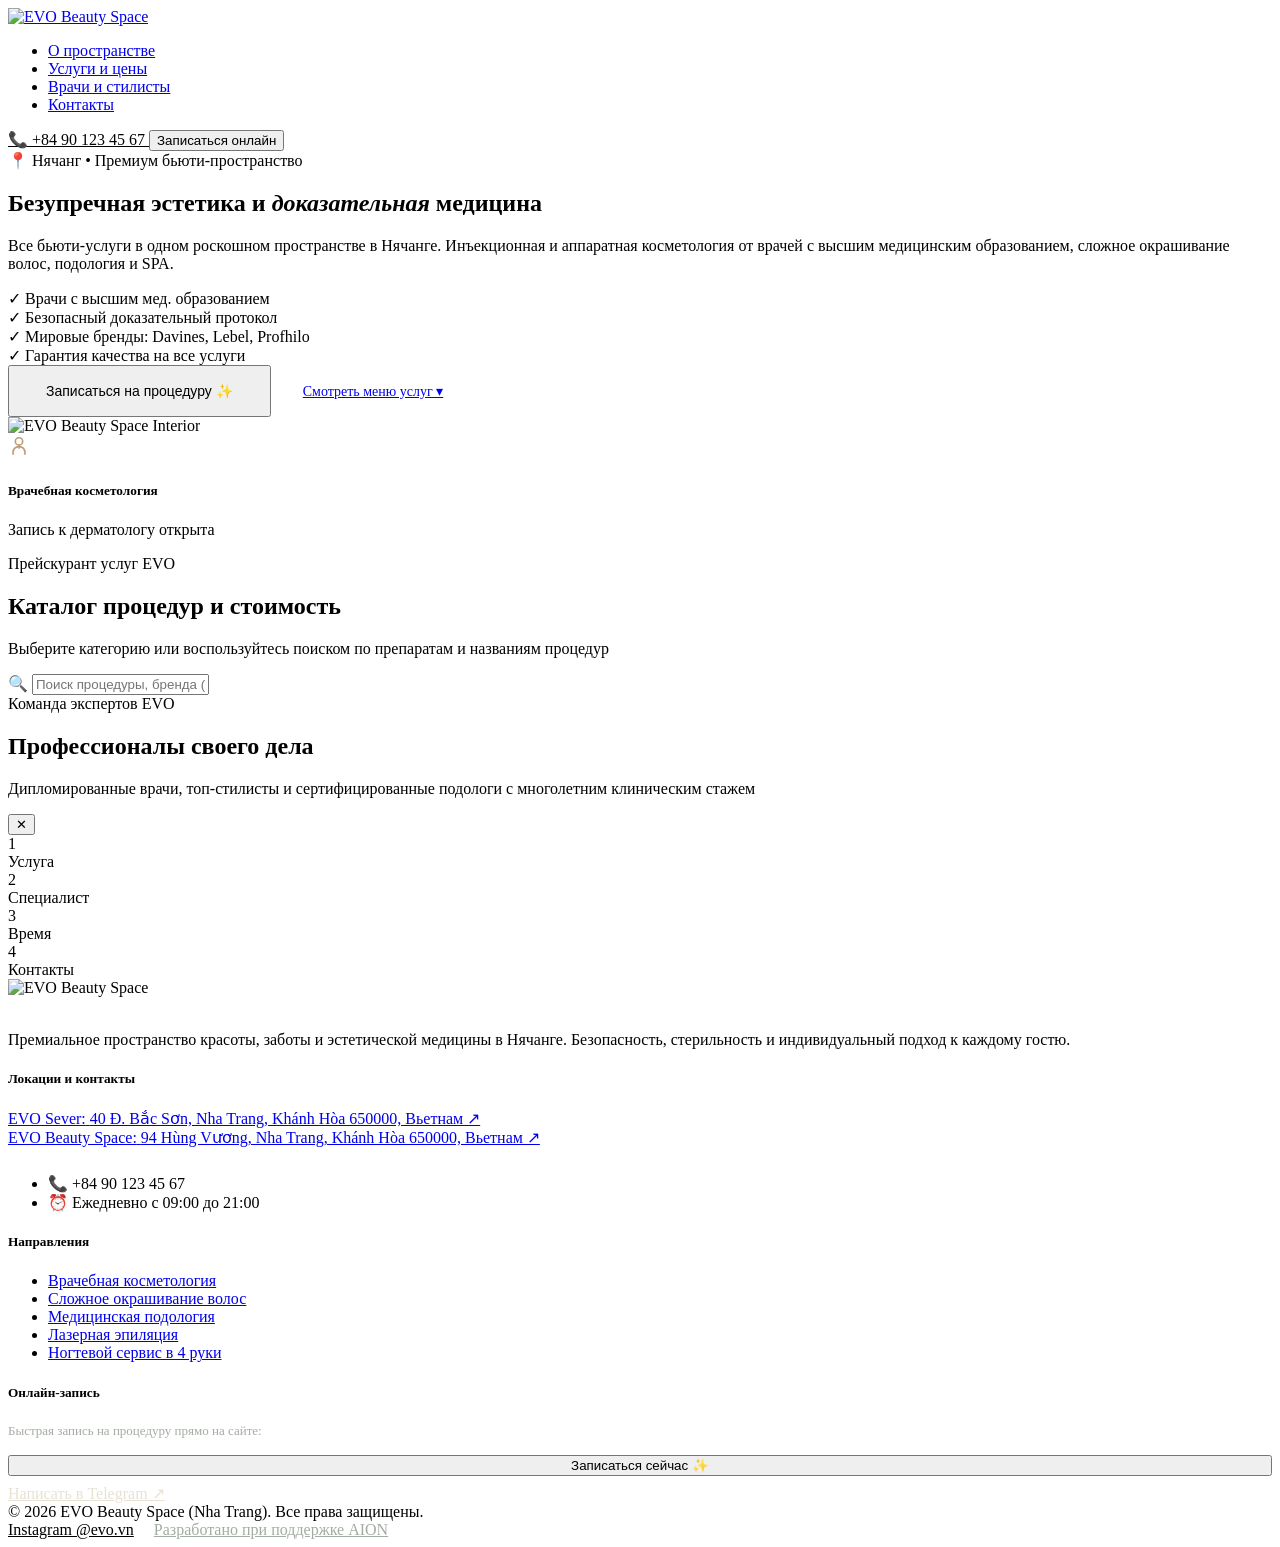
==== index.html @ 3d1f0d21 "Upload index.html" ====
<!DOCTYPE html>
<html lang="ru">
<head>
  <meta charset="UTF-8">
  <meta name="viewport" content="width=device-width, initial-scale=1.0">
  <title>EVO Beauty Space | Премиальное бьюти-пространство и врачебная косметология в Нячанге</title>
  <meta name="description" content="EVO Beauty Space в Нячанге. Все бьюти-услуги в одном месте. Врачи с высшим мед. образованием, безопасный доказательный подход, гарантия на все услуги.">
  <link rel="stylesheet" href="css/style.css">
  <link rel="icon" type="image/svg+xml" href="assets/favicon.svg">
</head>
<body>

  <!-- Top Navigation Bar -->
  <header class="header">
    <div class="container header-inner">
      <!-- Brand Logo -->
      <a href="index.html" class="logo-wrap" title="EVO Beauty Space">
        <img src="assets/logo.png" alt="EVO Beauty Space" class="brand-logo-img">
      </a>

      <!-- Desktop Menu -->
      <nav>
        <ul class="nav-links">
          <li><a href="#about" class="nav-link">О пространстве</a></li>
          <li><a href="#services" class="nav-link">Услуги и цены</a></li>
          <li><a href="#team" class="nav-link">Врачи и стилисты</a></li>
          <li><a href="#contacts" class="nav-link">Контакты</a></li>
        </ul>
      </nav>

      <!-- Action Group -->
      <div class="header-actions">
        <a href="tel:+84901234567" class="btn-admin-pill" style="border-color: var(--color-border); color: var(--color-text-main);">
          <span>📞</span> +84 90 123 45 67
        </a>
        <button class="btn btn-primary" onclick="window.bookingEngine.open()">
          Записаться онлайн
        </button>
      </div>
    </div>
  </header>

  <!-- Hero Section -->
  <section class="hero" id="about">
    <div class="container hero-grid">
      <div class="hero-content">
        <div class="hero-tagline">
          <span>📍 Нячанг • Премиум бьюти-пространство</span>
        </div>
        <h1 class="hero-title">
          Безупречная эстетика и <em>доказательная</em> медицина
        </h1>
        <p class="hero-desc">
          Все бьюти-услуги в одном роскошном пространстве в Нячанге. Инъекционная и аппаратная косметология от врачей с высшим медицинским образованием, сложное окрашивание волос, подология и SPA.
        </p>

        <div class="hero-highlights">
          <div class="highlight-item">
            <span class="highlight-icon">✓</span>
            <span>Врачи с высшим мед. образованием</span>
          </div>
          <div class="highlight-item">
            <span class="highlight-icon">✓</span>
            <span>Безопасный доказательный протокол</span>
          </div>
          <div class="highlight-item">
            <span class="highlight-icon">✓</span>
            <span>Мировые бренды: Davines, Lebel, Profhilo</span>
          </div>
          <div class="highlight-item">
            <span class="highlight-icon">✓</span>
            <span>Гарантия качества на все услуги</span>
          </div>
        </div>

        <div class="hero-cta-group">
          <button class="btn btn-gold" data-action="book-general" style="padding: 16px 36px; font-size: 14px;">
            Записаться на процедуру ✨
          </button>
          <a href="#services" class="btn btn-outline" style="padding: 16px 28px; font-size: 14px;">
            Смотреть меню услуг ▾
          </a>
        </div>
      </div>

      <div class="hero-visual">
        <div class="hero-card-main">
          <img src="https://images.unsplash.com/photo-1560066984-138dadb4c035?auto=format&fit=crop&w=1000&q=80" alt="EVO Beauty Space Interior">
        </div>
        <div class="hero-badge-float" onclick="const tab = document.querySelector('[data-cat=med-cosmetology]'); if(tab) tab.click(); document.getElementById('services').scrollIntoView({behavior: 'smooth'});" style="cursor: pointer;" title="Смотреть процедуры врачебной косметологии">
          <div class="badge-float-avatar-wrap">
            <svg class="badge-float-icon" width="22" height="22" viewBox="0 0 24 24" fill="none" xmlns="http://www.w3.org/2000/svg">
              <circle cx="12" cy="7" r="4" stroke="#C29B78" stroke-width="1.8" />
              <path d="M5.5 21v-2a6.5 6.5 0 0 1 13 0v2" stroke="#C29B78" stroke-width="1.8" stroke-linecap="round" />
              <path d="M12 11v3.5M10.25 12.75h3.5" stroke="#C29B78" stroke-width="1.6" stroke-linecap="round" />
            </svg>
            <span class="badge-status-dot" title="Приём открыт"></span>
          </div>
          <div class="badge-float-text">
            <h5>Врачебная косметология</h5>
            <p>Запись к дерматологу открыта</p>
          </div>
        </div>
      </div>
    </div>
  </section>

  <!-- Interactive Catalog Section -->
  <section class="catalog-section" id="services">
    <div class="container">
      <div class="section-head">
        <div class="section-sub">Прейскурант услуг EVO</div>
        <h2 class="section-title">Каталог процедур и стоимость</h2>
        <p class="section-desc">Выберите категорию или воспользуйтесь поиском по препаратам и названиям процедур</p>
      </div>

      <!-- Filter & Search Toolbar -->
      <div class="filter-toolbar">
        <div class="search-wrap">
          <span class="search-icon">🔍</span>
          <input type="text" id="serviceSearchInput" class="search-input" placeholder="Поиск процедуры, бренда (напр. Profhilo, Стрижка, Педикюр)...">
        </div>

        <!-- Horizontal Category Pills -->
        <div class="category-tabs" id="categoryTabs">
          <!-- Injected via JS -->
        </div>
      </div>

      <!-- Live Services Grid -->
      <div class="services-grid" id="servicesGrid">
        <!-- Injected via JS -->
      </div>
    </div>
  </section>

  <!-- Team / Specialists Section -->
  <section class="team-section" id="team">
    <div class="container">
      <div class="section-head">
        <div class="section-sub">Команда экспертов EVO</div>
        <h2 class="section-title">Профессионалы своего дела</h2>
        <p class="section-desc">Дипломированные врачи, топ-стилисты и сертифицированные подологи с многолетним клиническим стажем</p>
      </div>

      <div class="specialists-grid" id="specialistsGrid">
        <!-- Injected via JS -->
      </div>
    </div>
  </section>

  <!-- Online Booking Modal Dialog -->
  <div class="modal-overlay" id="bookingModalOverlay">
    <div class="booking-modal">
      <button class="modal-close" id="bookingModalClose" aria-label="Закрыть">✕</button>

      <!-- Steps Indicator -->
      <div class="booking-steps-bar">
        <div class="step-indicator active">
          <div class="step-dot">1</div>
          <span class="step-label">Услуга</span>
        </div>
        <div class="step-indicator">
          <div class="step-dot">2</div>
          <span class="step-label">Специалист</span>
        </div>
        <div class="step-indicator">
          <div class="step-dot">3</div>
          <span class="step-label">Время</span>
        </div>
        <div class="step-indicator">
          <div class="step-dot">4</div>
          <span class="step-label">Контакты</span>
        </div>
      </div>

      <!-- Step Content Dynamic Area -->
      <div id="bookingStepsContent">
        <!-- Injected dynamically via booking.js -->
      </div>
    </div>
  </div>

  <!-- Footer -->
  <footer class="footer" id="contacts">
    <div class="container">
      <div class="footer-grid">
        <div class="footer-brand">
          <img src="assets/logo.png" alt="EVO Beauty Space" style="height: 54px; width: auto; margin-bottom: 18px; filter: drop-shadow(0 0 1px rgba(255,255,255,0.6));">
          <p class="footer-desc">
            Премиальное пространство красоты, заботы и эстетической медицины в Нячанге. Безопасность, стерильность и индивидуальный подход к каждому гостю.
          </p>
        </div>

        <div class="footer-col">
          <h5>Локации и контакты</h5>
          
          <div class="footer-branch-item">
            <a href="https://maps.app.goo.gl/AYJSN5MHKQJqHgV26" target="_blank" rel="noopener noreferrer" class="footer-address-link" title="Открыть филиал EVO Sever на Google Картах">
              <span class="branch-name">EVO Sever:</span>
              <span class="branch-address">40 Đ. Bắc Sơn, Nha Trang, Khánh Hòa 650000, Вьетнам ↗</span>
            </a>
          </div>

          <div class="footer-branch-item">
            <a href="https://maps.app.goo.gl/GeMZXYFnTMcveymM9" target="_blank" rel="noopener noreferrer" class="footer-address-link" title="Открыть филиал EVO Beauty Space на Google Картах">
              <span class="branch-name">EVO Beauty Space:</span>
              <span class="branch-address">94 Hùng Vương, Nha Trang, Khánh Hòa 650000, Вьетнам ↗</span>
            </a>
          </div>

          <ul class="footer-links" style="margin-top: 14px; padding-top: 12px; border-top: 1px solid rgba(255, 255, 255, 0.08);">
            <li class="footer-link">📞 <a href="tel:+84901234567" style="color: inherit; text-decoration: none;">+84 90 123 45 67</a></li>
            <li class="footer-link">⏰ Ежедневно с 09:00 до 21:00</li>
          </ul>
        </div>

        <div class="footer-col">
          <h5>Направления</h5>
          <ul class="footer-links">
            <li><a href="#services" class="footer-link">Врачебная косметология</a></li>
            <li><a href="#services" class="footer-link">Сложное окрашивание волос</a></li>
            <li><a href="#services" class="footer-link">Медицинская подология</a></li>
            <li><a href="#services" class="footer-link">Лазерная эпиляция</a></li>
            <li><a href="#services" class="footer-link">Ногтевой сервис в 4 руки</a></li>
          </ul>
        </div>

        <div class="footer-col">
          <h5>Онлайн-запись</h5>
          <p style="font-size: 13px; color: #A3ACA2; margin-bottom: 16px;">
            Быстрая запись на процедуру прямо на сайте:
          </p>
          <div style="display: flex; flex-direction: column; gap: 8px;">
            <button class="btn btn-gold" onclick="window.bookingEngine.open()" style="width: 100%;">
              Записаться сейчас ✨
            </button>
            <a href="https://t.me/polinaleskk" target="_blank" class="btn btn-outline" style="border-color: #556253; color: #E8E2D5; width: 100%;">
              Написать в Telegram ↗
            </a>
          </div>
        </div>
      </div>

      <div class="footer-bottom">
        <div>© 2026 EVO Beauty Space (Nha Trang). Все права защищены.</div>
        <div style="display: flex; gap: 20px;">
          <a href="https://instagram.com/evo.vn" target="_blank" style="color: var(--color-accent-gold);">Instagram @evo.vn</a>
          <a href="https://t.me/AIONTravelBot/app?startapp=ref_COX2XQLL" target="_blank" style="color: #A3ACA2;">Разработано при поддержке AION</a>
        </div>
      </div>
    </div>
  </footer>

  <!-- Scripts -->
  <script src="js/data.js"></script>
  <script src="js/booking.js"></script>
  <script src="js/app.js"></script>
</body>
</html>
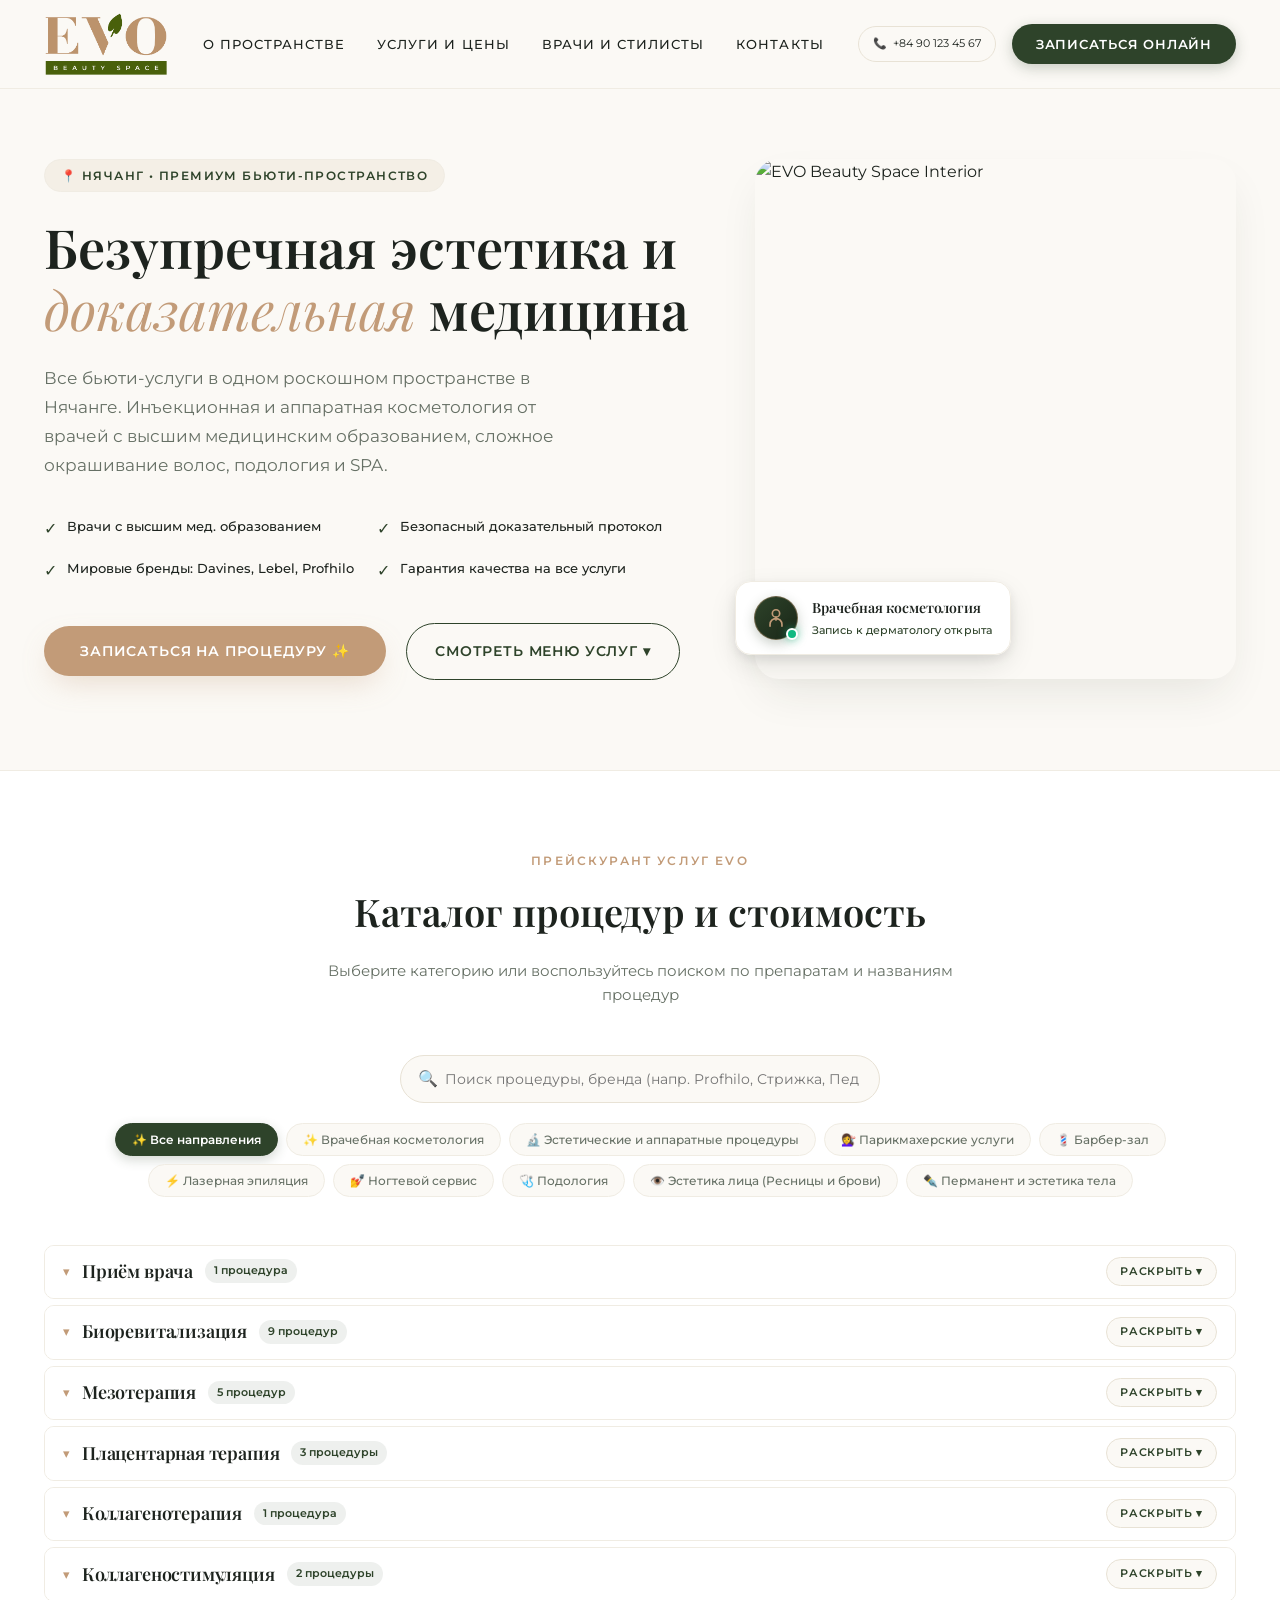
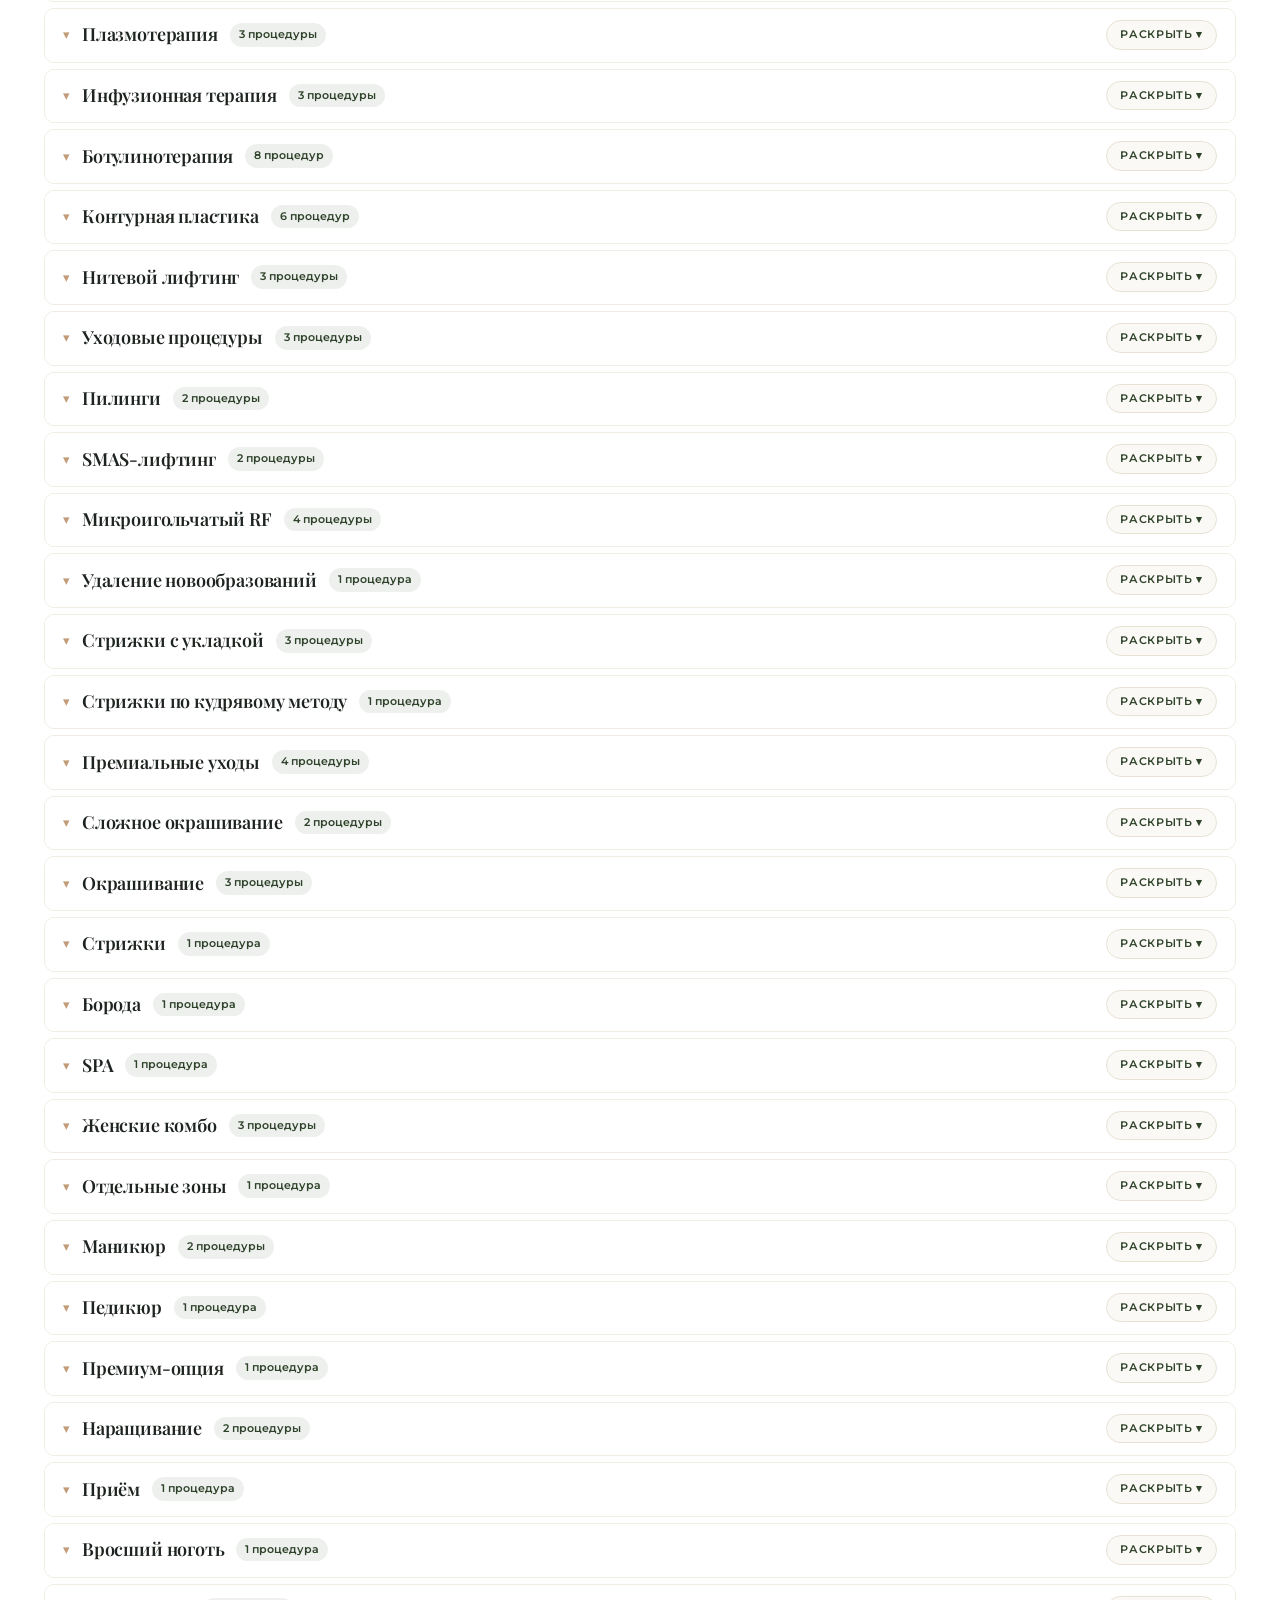
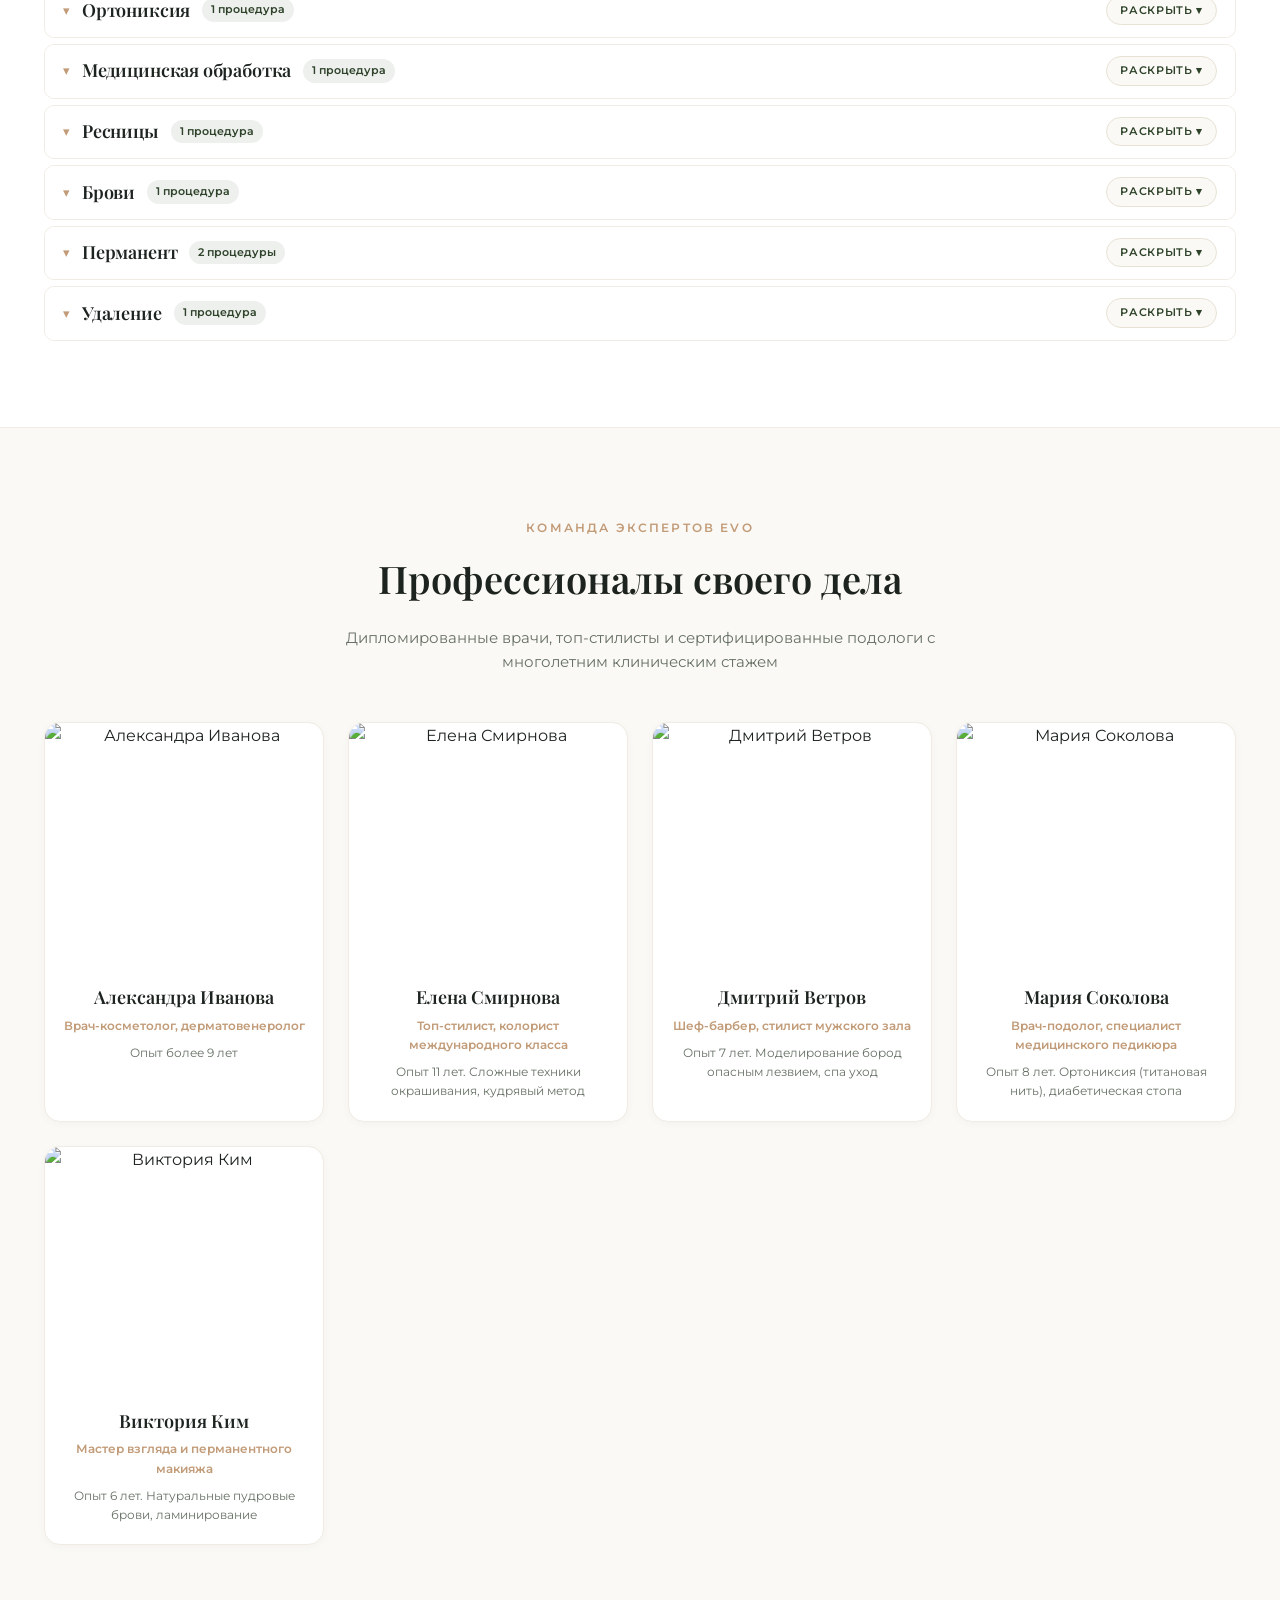
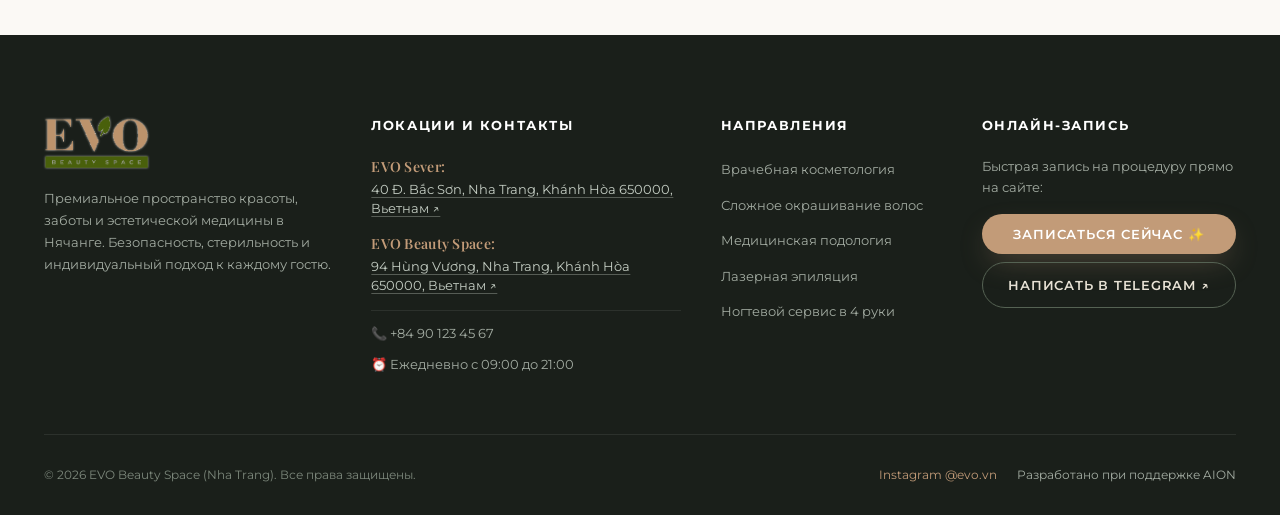
==== commit b21bd6e1: "Upload index.html" ====
--- a/index.html
+++ b/index.html
@@ -3,9 +3,12 @@
 <head>
   <meta charset="UTF-8">
   <meta name="viewport" content="width=device-width, initial-scale=1.0">
+  <meta http-equiv="Cache-Control" content="no-cache, no-store, must-revalidate">
+  <meta http-equiv="Pragma" content="no-cache">
+  <meta http-equiv="Expires" content="0">
   <title>EVO Beauty Space | Премиальное бьюти-пространство и врачебная косметология в Нячанге</title>
   <meta name="description" content="EVO Beauty Space в Нячанге. Все бьюти-услуги в одном месте. Врачи с высшим мед. образованием, безопасный доказательный подход, гарантия на все услуги.">
-  <link rel="stylesheet" href="css/style.css">
+  <link rel="stylesheet" href="css/style.css?v=2.8">
   <link rel="icon" type="image/svg+xml" href="assets/favicon.svg">
 </head>
 <body>
@@ -253,8 +256,8 @@
   </footer>
 
   <!-- Scripts -->
-  <script src="js/data.js"></script>
-  <script src="js/booking.js"></script>
-  <script src="js/app.js"></script>
+  <script src="js/data.js?v=2.8"></script>
+  <script src="js/booking.js?v=2.8"></script>
+  <script src="js/app.js?v=2.8"></script>
 </body>
 </html>
--- a/css/style.css
+++ b/css/style.css
@@ -0,0 +1,2091 @@
+@charset "UTF-8";
+@import url('https://fonts.googleapis.com/css2?family=Cormorant+Garamond:ital,wght@0,400;0,600;0,700;1,400&family=Montserrat:wght@300;400;500;600;700&family=Playfair+Display:ital,wght@0,500;0,600;0,700;1,400&display=swap');
+
+:root {
+  /* Brand Palette from EVO Instagram */
+  --color-bg: #FBF9F5;
+  --color-bg-card: #FFFFFF;
+  --color-bg-subtle: #F4EFE6;
+  --color-bg-dark: #1A1F1A;
+  
+  --color-primary: #2E432A;        /* Deep Forest Eucalyptus */
+  --color-primary-light: #4A6346;
+  --color-primary-soft: rgba(46, 67, 42, 0.08);
+  
+  --color-accent-gold: #C29B78;   /* Sand Champagne Gold */
+  --color-accent-gold-soft: rgba(194, 155, 120, 0.15);
+  --color-accent-gold-hover: #AF8864;
+  
+  --color-burgundy: #6B1D25;      /* Event / Club Wine Accent */
+  --color-burgundy-soft: rgba(107, 29, 37, 0.08);
+  
+  --color-text-main: #1D231E;
+  --color-text-muted: #667065;
+  --color-text-light: #A3ACA2;
+  
+  --color-border: #E8E2D5;
+  --color-border-light: #F0ECE3;
+  
+  --shadow-sm: 0 2px 8px rgba(0, 0, 0, 0.03);
+  --shadow-md: 0 10px 30px -5px rgba(35, 45, 33, 0.06);
+  --shadow-lg: 0 20px 45px -10px rgba(35, 45, 33, 0.10);
+  --shadow-gold: 0 12px 30px -8px rgba(194, 155, 120, 0.35);
+  
+  --radius-sm: 8px;
+  --radius-md: 16px;
+  --radius-lg: 24px;
+  --radius-pill: 9999px;
+  
+  --font-serif: 'Playfair Display', 'Cormorant Garamond', Georgia, serif;
+  --font-sans: 'Montserrat', -apple-system, BlinkMacSystemFont, 'Segoe UI', Roboto, sans-serif;
+  
+  --transition-fast: 0.2s cubic-bezier(0.16, 1, 0.3, 1);
+  --transition-smooth: 0.35s cubic-bezier(0.16, 1, 0.3, 1);
+}
+
+/* Reset & Base */
+*, *::before, *::after {
+  box-sizing: border-box;
+  margin: 0;
+  padding: 0;
+}
+
+html {
+  scroll-behavior: smooth;
+  font-size: 16px;
+  -webkit-font-smoothing: antialiased;
+  -moz-osx-font-smoothing: grayscale;
+}
+
+body {
+  font-family: var(--font-sans);
+  background-color: var(--color-bg);
+  color: var(--color-text-main);
+  line-height: 1.6;
+  overflow-x: hidden;
+}
+
+img {
+  max-width: 100%;
+  height: auto;
+  display: block;
+}
+
+a {
+  color: inherit;
+  text-decoration: none;
+  transition: var(--transition-fast);
+}
+
+button {
+  font-family: inherit;
+  cursor: pointer;
+  border: none;
+  background: none;
+  transition: var(--transition-smooth);
+}
+
+/* Hide intrusive third-party floating buttons (Altegio round widget button) */
+#yc_widget, .yc-widget, .yc-btn, [id*="yclients"], [class*="yclients"], [id*="alteg"], [class*="alteg-btn"] {
+  display: none !important;
+  visibility: hidden !important;
+  opacity: 0 !important;
+  pointer-events: none !important;
+}
+
+/* Typography Utilities */
+.font-serif { font-family: var(--font-serif); }
+.font-sans { font-family: var(--font-sans); }
+
+.text-gold { color: var(--color-accent-gold); }
+.text-primary { color: var(--color-primary); }
+.text-muted { color: var(--color-text-muted); }
+
+/* Layout Container */
+.container {
+  width: 100%;
+  max-width: 1240px;
+  margin: 0 auto;
+  padding: 0 24px;
+}
+
+/* Header & Navigation */
+.header {
+  position: sticky;
+  top: 0;
+  z-index: 100;
+  background: rgba(251, 249, 245, 0.88);
+  backdrop-filter: blur(16px);
+  -webkit-backdrop-filter: blur(16px);
+  border-bottom: 1px solid var(--color-border-light);
+  transition: var(--transition-smooth);
+}
+
+.header-inner {
+  display: flex;
+  align-items: center;
+  justify-content: space-between;
+  height: 88px;
+}
+
+.logo-wrap {
+  display: flex;
+  align-items: center;
+  gap: 12px;
+}
+
+.brand-logo-img {
+  height: 64px;
+  width: auto;
+  object-fit: contain;
+  transition: transform 0.3s ease;
+}
+
+.brand-logo-img:hover {
+  transform: scale(1.02);
+}
+
+.nav-links {
+  display: flex;
+  align-items: center;
+  gap: 32px;
+  list-style: none;
+}
+
+.nav-link {
+  font-size: 13px;
+  font-weight: 500;
+  letter-spacing: 0.08em;
+  text-transform: uppercase;
+  color: var(--color-text-main);
+  position: relative;
+  padding: 4px 0;
+}
+
+.nav-link::after {
+  content: '';
+  position: absolute;
+  bottom: 0;
+  left: 0;
+  width: 0%;
+  height: 1.5px;
+  background: var(--color-accent-gold);
+  transition: var(--transition-fast);
+}
+
+.nav-link:hover {
+  color: var(--color-accent-gold);
+}
+
+.nav-link:hover::after {
+  width: 100%;
+}
+
+.header-actions {
+  display: flex;
+  align-items: center;
+  gap: 16px;
+}
+
+.btn {
+  display: inline-flex;
+  align-items: center;
+  justify-content: center;
+  gap: 8px;
+  padding: 12px 24px;
+  border-radius: var(--radius-pill);
+  font-size: 13px;
+  font-weight: 600;
+  letter-spacing: 0.06em;
+  text-transform: uppercase;
+  transition: var(--transition-smooth);
+}
+
+.btn-primary {
+  background: var(--color-primary);
+  color: #FFFFFF;
+  box-shadow: 0 4px 14px rgba(46, 67, 42, 0.25);
+}
+
+.btn-primary:hover {
+  background: var(--color-primary-light);
+  transform: translateY(-2px);
+  box-shadow: 0 6px 20px rgba(46, 67, 42, 0.35);
+}
+
+.btn-gold {
+  background: var(--color-accent-gold);
+  color: #FFFFFF;
+  box-shadow: var(--shadow-gold);
+}
+
+.btn-gold:hover {
+  background: var(--color-accent-gold-hover);
+  transform: translateY(-2px);
+}
+
+.btn-outline {
+  border: 1px solid var(--color-primary);
+  color: var(--color-primary);
+}
+
+.btn-outline:hover {
+  background: var(--color-primary-soft);
+}
+
+.btn-admin-pill {
+  font-size: 11px;
+  padding: 8px 14px;
+  border: 1px solid var(--color-border);
+  color: var(--color-text-muted);
+  border-radius: var(--radius-pill);
+  display: flex;
+  align-items: center;
+  gap: 6px;
+}
+
+.btn-admin-pill:hover {
+  border-color: var(--color-primary);
+  color: var(--color-primary);
+  background: var(--color-bg-card);
+}
+
+/* Hero Section */
+.hero {
+  padding: 70px 0 90px;
+  position: relative;
+}
+
+.hero-grid {
+  display: grid;
+  grid-template-columns: 1.15fr 0.85fr;
+  gap: 60px;
+  align-items: center;
+}
+
+.hero-tagline {
+  display: inline-flex;
+  align-items: center;
+  gap: 8px;
+  background: var(--color-bg-subtle);
+  padding: 6px 16px;
+  border-radius: var(--radius-pill);
+  font-size: 12px;
+  font-weight: 600;
+  letter-spacing: 0.12em;
+  text-transform: uppercase;
+  color: var(--color-primary);
+  margin-bottom: 24px;
+  border: 1px solid var(--color-border-light);
+}
+
+.hero-title {
+  font-family: var(--font-serif);
+  font-size: 54px;
+  line-height: 1.15;
+  font-weight: 600;
+  color: var(--color-text-main);
+  margin-bottom: 24px;
+}
+
+.hero-title em {
+  font-style: italic;
+  font-weight: 400;
+  color: var(--color-accent-gold);
+}
+
+.hero-desc {
+  font-size: 17px;
+  color: var(--color-text-muted);
+  line-height: 1.7;
+  margin-bottom: 36px;
+  max-width: 560px;
+}
+
+.hero-highlights {
+  display: grid;
+  grid-template-columns: repeat(2, 1fr);
+  gap: 16px;
+  margin-bottom: 40px;
+}
+
+.highlight-item {
+  display: flex;
+  align-items: flex-start;
+  gap: 10px;
+  font-size: 13px;
+  color: var(--color-text-main);
+  font-weight: 500;
+}
+
+.highlight-icon {
+  color: var(--color-primary);
+  flex-shrink: 0;
+  font-size: 16px;
+}
+
+.hero-cta-group {
+  display: flex;
+  align-items: center;
+  gap: 20px;
+  flex-wrap: wrap;
+}
+
+.hero-visual {
+  position: relative;
+}
+
+.hero-card-main {
+  border-radius: var(--radius-lg);
+  overflow: hidden;
+  box-shadow: var(--shadow-lg);
+  position: relative;
+}
+
+.hero-card-main img {
+  width: 100%;
+  height: 520px;
+  object-fit: cover;
+  transition: transform 0.8s ease;
+}
+
+.hero-card-main:hover img {
+  transform: scale(1.03);
+}
+
+.hero-badge-float {
+  position: absolute;
+  bottom: 24px;
+  left: -20px;
+  background: rgba(255, 255, 255, 0.96);
+  backdrop-filter: blur(12px);
+  padding: 14px 18px;
+  border-radius: 16px;
+  box-shadow: 0 10px 30px -5px rgba(29, 35, 30, 0.15), 0 4px 12px rgba(29, 35, 30, 0.08);
+  border: 1px solid var(--color-border-light);
+  display: flex;
+  align-items: center;
+  gap: 14px;
+  transition: transform 0.3s ease, box-shadow 0.3s ease;
+}
+
+.hero-badge-float:hover {
+  transform: translateY(-3px);
+  box-shadow: 0 14px 34px -4px rgba(46, 67, 42, 0.22);
+  border-color: var(--color-accent-gold-soft);
+}
+
+.badge-float-avatar-wrap {
+  width: 44px;
+  height: 44px;
+  border-radius: 50%;
+  background: linear-gradient(135deg, #2E432A 0%, #1A2718 100%);
+  border: 1.5px solid rgba(194, 155, 120, 0.45);
+  display: flex;
+  align-items: center;
+  justify-content: center;
+  position: relative;
+  flex-shrink: 0;
+  box-shadow: 0 4px 12px rgba(46, 67, 42, 0.25);
+}
+
+.badge-status-dot {
+  position: absolute;
+  bottom: -1px;
+  right: -1px;
+  width: 12px;
+  height: 12px;
+  background: #10B981;
+  border: 2px solid #FFFFFF;
+  border-radius: 50%;
+  box-shadow: 0 0 8px rgba(16, 185, 129, 0.6);
+  animation: pulse-badge-dot 2.2s infinite ease-in-out;
+}
+
+@keyframes pulse-badge-dot {
+  0%, 100% {
+    transform: scale(1);
+    box-shadow: 0 0 0 0 rgba(16, 185, 129, 0.6);
+  }
+  50% {
+    transform: scale(1.15);
+    box-shadow: 0 0 0 5px rgba(16, 185, 129, 0);
+  }
+}
+
+.badge-float-text h5 {
+  font-family: var(--font-serif);
+  font-size: 14px;
+  font-weight: 600;
+  color: var(--color-text-main);
+  margin-bottom: 2px;
+}
+
+.badge-float-text p {
+  font-size: 11px;
+  color: var(--color-primary);
+  font-weight: 500;
+  letter-spacing: 0.01em;
+}
+
+/* Category Filter Bar */
+.catalog-section {
+  padding: 80px 0;
+  background: #FFFFFF;
+  border-top: 1px solid var(--color-border-light);
+  border-bottom: 1px solid var(--color-border-light);
+}
+
+.section-head {
+  text-align: center;
+  max-width: 680px;
+  margin: 0 auto 48px;
+}
+
+.section-sub {
+  font-size: 12px;
+  font-weight: 600;
+  letter-spacing: 0.18em;
+  text-transform: uppercase;
+  color: var(--color-accent-gold);
+  margin-bottom: 12px;
+}
+
+.section-title {
+  font-family: var(--font-serif);
+  font-size: 38px;
+  font-weight: 600;
+  color: var(--color-text-main);
+  margin-bottom: 16px;
+}
+
+.section-desc {
+  font-size: 15px;
+  color: var(--color-text-muted);
+}
+
+/* Search & Filter Toolbar */
+.filter-toolbar {
+  display: flex;
+  flex-direction: column;
+  gap: 20px;
+  margin-bottom: 36px;
+}
+
+.search-wrap {
+  position: relative;
+  max-width: 480px;
+  margin: 0 auto;
+  width: 100%;
+}
+
+.search-input {
+  width: 100%;
+  padding: 14px 20px 14px 44px;
+  background: var(--color-bg);
+  border: 1px solid var(--color-border);
+  border-radius: var(--radius-pill);
+  font-family: var(--font-sans);
+  font-size: 14px;
+  color: var(--color-text-main);
+  outline: none;
+  transition: var(--transition-fast);
+}
+
+.search-input:focus {
+  border-color: var(--color-primary);
+  background: #FFFFFF;
+  box-shadow: 0 0 0 3px var(--color-primary-soft);
+}
+
+.search-icon {
+  position: absolute;
+  left: 18px;
+  top: 50%;
+  transform: translateY(-50%);
+  color: var(--color-text-light);
+  font-size: 16px;
+}
+
+.category-tabs {
+  display: flex;
+  align-items: center;
+  justify-content: center;
+  flex-wrap: wrap;
+  gap: 8px;
+  max-width: 1100px;
+  margin: 0 auto 12px;
+}
+
+.cat-tab {
+  display: inline-flex;
+  align-items: center;
+  gap: 6px;
+  padding: 8px 16px;
+  border-radius: var(--radius-pill);
+  background: var(--color-bg);
+  color: var(--color-text-muted);
+  font-size: 12px;
+  font-weight: 500;
+  white-space: nowrap;
+  border: 1px solid var(--color-border-light);
+  transition: var(--transition-fast);
+}
+
+.cat-tab:hover {
+  background: var(--color-bg-subtle);
+  color: var(--color-text-main);
+  border-color: var(--color-border);
+}
+
+.cat-tab.active {
+  background: var(--color-primary);
+  color: #FFFFFF;
+  font-weight: 600;
+  border-color: var(--color-primary);
+  box-shadow: 0 4px 12px rgba(46, 67, 42, 0.2);
+}
+
+/* Subcategory Ultra-Compact Accordion Groups */
+.subcategory-group {
+  margin-bottom: 6px;
+  background: #FFFFFF;
+  border-radius: 10px;
+  border: 1px solid var(--color-border-light);
+  overflow: hidden;
+  transition: var(--transition-smooth);
+}
+
+.subcategory-group:hover {
+  border-color: var(--color-border);
+}
+
+.subcategory-group.open {
+  box-shadow: var(--shadow-sm);
+  border-color: var(--color-border);
+  margin-bottom: 12px;
+}
+
+.subcategory-header {
+  padding: 11px 18px;
+  background: #FFFFFF;
+  display: flex;
+  align-items: center;
+  justify-content: space-between;
+  cursor: pointer;
+  user-select: none;
+  transition: var(--transition-fast);
+  border-bottom: 1px solid transparent;
+}
+
+.subcategory-header:hover {
+  background: var(--color-bg-subtle);
+}
+
+.subcategory-group.open .subcategory-header {
+  border-bottom-color: var(--color-border-light);
+  background: #FAFAF8;
+}
+
+.subcategory-title-wrap {
+  display: flex;
+  align-items: center;
+  gap: 12px;
+}
+
+.subcategory-title {
+  font-family: var(--font-serif);
+  font-size: 18px;
+  font-weight: 600;
+  color: var(--color-text-main);
+  letter-spacing: -0.01em;
+}
+
+.subcategory-count {
+  font-size: 11px;
+  font-weight: 600;
+  color: var(--color-primary);
+  background: var(--color-primary-soft);
+  padding: 3px 9px;
+  border-radius: var(--radius-pill);
+}
+
+.subcategory-chevron {
+  font-size: 13px;
+  color: var(--color-accent-gold);
+  transition: transform 0.3s ease;
+}
+
+.subcategory-group.open .subcategory-chevron {
+  transform: rotate(180deg);
+}
+
+.btn-toggle-accordion {
+  font-family: var(--font-sans);
+  font-size: 11px;
+  font-weight: 600;
+  letter-spacing: 0.06em;
+  text-transform: uppercase;
+  color: var(--color-primary);
+  background: var(--color-bg);
+  border: 1px solid var(--color-border);
+  padding: 5px 13px;
+  border-radius: var(--radius-pill);
+  transition: var(--transition-fast);
+  cursor: pointer;
+  display: inline-flex;
+  align-items: center;
+  gap: 4px;
+}
+
+.subcategory-header:hover .btn-toggle-accordion {
+  background: var(--color-primary);
+  color: #FFFFFF;
+  border-color: var(--color-primary);
+  box-shadow: 0 2px 8px rgba(46, 67, 42, 0.2);
+}
+
+.subcategory-group.open .btn-toggle-accordion {
+  background: var(--color-bg-subtle);
+  color: var(--color-accent-gold);
+  border-color: var(--color-accent-gold-soft);
+}
+
+.subcategory-content {
+  padding: 16px 20px;
+  display: grid;
+  grid-template-columns: repeat(auto-fill, minmax(320px, 1fr));
+  gap: 16px;
+  background: var(--color-bg);
+}
+
+.subcategory-group:not(.open) .subcategory-content {
+  display: none;
+}
+
+/* Service Grid */
+.services-grid {
+  display: flex;
+  flex-direction: column;
+  gap: 0;
+}
+
+.service-card {
+  background: var(--color-bg-card);
+  border: 1px solid var(--color-border-light);
+  border-radius: var(--radius-md);
+  padding: 24px;
+  display: flex;
+  flex-direction: column;
+  justify-content: space-between;
+  box-shadow: var(--shadow-sm);
+  transition: var(--transition-smooth);
+  position: relative;
+}
+
+.service-card:hover {
+  transform: translateY(-4px);
+  box-shadow: var(--shadow-md);
+  border-color: var(--color-accent-gold-soft);
+}
+
+.service-card-top {
+  margin-bottom: 16px;
+}
+
+.service-badges {
+  display: flex;
+  align-items: center;
+  gap: 8px;
+  margin-bottom: 12px;
+}
+
+.badge-cat {
+  font-size: 11px;
+  font-weight: 600;
+  letter-spacing: 0.05em;
+  text-transform: uppercase;
+  color: var(--color-primary);
+  background: var(--color-primary-soft);
+  padding: 4px 10px;
+  border-radius: var(--radius-pill);
+}
+
+.badge-pop {
+  font-size: 11px;
+  font-weight: 600;
+  color: var(--color-burgundy);
+  background: var(--color-burgundy-soft);
+  padding: 4px 10px;
+  border-radius: var(--radius-pill);
+  display: flex;
+  align-items: center;
+  gap: 4px;
+}
+
+.service-title {
+  font-family: var(--font-serif);
+  font-size: 20px;
+  font-weight: 600;
+  color: var(--color-text-main);
+  line-height: 1.35;
+  margin-bottom: 8px;
+}
+
+.service-desc {
+  font-size: 13px;
+  color: var(--color-text-muted);
+  line-height: 1.6;
+}
+
+.service-card-bottom {
+  display: flex;
+  align-items: center;
+  justify-content: space-between;
+  padding-top: 18px;
+  border-top: 1px dashed var(--color-border);
+  margin-top: 14px;
+}
+
+.service-price-block {
+  display: flex;
+  flex-direction: column;
+}
+
+.service-duration {
+  font-size: 11px;
+  color: var(--color-text-light);
+  display: flex;
+  align-items: center;
+  gap: 4px;
+}
+
+.service-price {
+  font-family: var(--font-serif);
+  font-size: 20px;
+  font-weight: 700;
+  color: var(--color-primary);
+}
+
+.btn-book-sm {
+  padding: 8px 16px;
+  font-size: 11px;
+  font-weight: 600;
+  letter-spacing: 0.05em;
+  text-transform: uppercase;
+  border-radius: var(--radius-pill);
+  background: var(--color-bg-subtle);
+  color: var(--color-primary);
+  border: 1px solid var(--color-border);
+}
+
+.btn-book-sm:hover {
+  background: var(--color-primary);
+  color: #FFFFFF;
+  border-color: var(--color-primary);
+}
+
+/* Specialists Section */
+.team-section {
+  padding: 90px 0;
+  background: var(--color-bg);
+}
+
+.specialists-grid {
+  display: grid;
+  grid-template-columns: repeat(auto-fit, minmax(220px, 1fr));
+  gap: 24px;
+}
+
+.spec-card {
+  background: #FFFFFF;
+  border-radius: var(--radius-md);
+  overflow: hidden;
+  box-shadow: var(--shadow-sm);
+  transition: var(--transition-smooth);
+  border: 1px solid var(--color-border-light);
+  text-align: center;
+}
+
+.spec-card:hover {
+  transform: translateY(-6px);
+  box-shadow: var(--shadow-md);
+}
+
+.spec-img-wrap {
+  height: 240px;
+  overflow: hidden;
+}
+
+.spec-img-wrap img {
+  width: 100%;
+  height: 100%;
+  object-fit: cover;
+  transition: transform 0.6s ease;
+}
+
+.spec-card:hover .spec-img-wrap img {
+  transform: scale(1.05);
+}
+
+.spec-info {
+  padding: 20px 16px;
+}
+
+.spec-name {
+  font-family: var(--font-serif);
+  font-size: 18px;
+  font-weight: 600;
+  margin-bottom: 4px;
+}
+
+.spec-role {
+  font-size: 12px;
+  color: var(--color-accent-gold);
+  font-weight: 600;
+  margin-bottom: 8px;
+}
+
+.spec-exp {
+  font-size: 12px;
+  color: var(--color-text-muted);
+}
+
+/* Online Booking Modal */
+.modal-overlay {
+  position: fixed;
+  inset: 0;
+  z-index: 200;
+  background: rgba(26, 31, 26, 0.65);
+  backdrop-filter: blur(8px);
+  -webkit-backdrop-filter: blur(8px);
+  display: flex;
+  align-items: center;
+  justify-content: center;
+  padding: 20px;
+  opacity: 0;
+  pointer-events: none;
+  transition: var(--transition-smooth);
+}
+
+.modal-overlay.active {
+  opacity: 1;
+  pointer-events: auto;
+}
+
+.booking-modal {
+  background: #FFFFFF;
+  width: 100%;
+  max-width: 680px;
+  max-height: 90vh;
+  overflow-y: auto;
+  border-radius: var(--radius-lg);
+  box-shadow: var(--shadow-lg);
+  padding: 36px;
+  position: relative;
+  transform: translateY(20px) scale(0.97);
+  transition: var(--transition-smooth);
+}
+
+.modal-overlay.active .booking-modal {
+  transform: translateY(0) scale(1);
+}
+
+.modal-close {
+  position: absolute;
+  top: 24px;
+  right: 24px;
+  width: 36px;
+  height: 36px;
+  border-radius: 50%;
+  background: var(--color-bg);
+  display: flex;
+  align-items: center;
+  justify-content: center;
+  font-size: 18px;
+  color: var(--color-text-muted);
+}
+
+.modal-close:hover {
+  background: var(--color-border);
+  color: var(--color-text-main);
+}
+
+.booking-steps-bar {
+  display: flex;
+  align-items: center;
+  justify-content: space-between;
+  margin-bottom: 30px;
+  position: relative;
+}
+
+.step-indicator {
+  display: flex;
+  flex-direction: column;
+  align-items: center;
+  gap: 6px;
+  z-index: 2;
+}
+
+.step-dot {
+  width: 32px;
+  height: 32px;
+  border-radius: 50%;
+  background: var(--color-bg-subtle);
+  color: var(--color-text-muted);
+  display: flex;
+  align-items: center;
+  justify-content: center;
+  font-size: 12px;
+  font-weight: 600;
+  border: 1px solid var(--color-border);
+}
+
+.step-indicator.active .step-dot {
+  background: var(--color-primary);
+  color: #FFFFFF;
+  border-color: var(--color-primary);
+}
+
+.step-indicator.completed .step-dot {
+  background: var(--color-accent-gold);
+  color: #FFFFFF;
+  border-color: var(--color-accent-gold);
+}
+
+.step-label {
+  font-size: 11px;
+  font-weight: 500;
+  color: var(--color-text-muted);
+}
+
+.booking-form-group {
+  margin-bottom: 20px;
+}
+
+.form-label {
+  display: block;
+  font-size: 12px;
+  font-weight: 600;
+  letter-spacing: 0.05em;
+  text-transform: uppercase;
+  color: var(--color-text-main);
+  margin-bottom: 8px;
+}
+
+.form-input, .form-select, .form-textarea {
+  width: 100%;
+  padding: 12px 16px;
+  background: var(--color-bg);
+  border: 1px solid var(--color-border);
+  border-radius: var(--radius-sm);
+  font-family: var(--font-sans);
+  font-size: 14px;
+  color: var(--color-text-main);
+  outline: none;
+  transition: var(--transition-fast);
+}
+
+.form-input:focus, .form-select:focus, .form-textarea:focus {
+  border-color: var(--color-primary);
+  background: #FFFFFF;
+  box-shadow: 0 0 0 3px var(--color-primary-soft);
+}
+
+.time-slots-grid {
+  display: grid;
+  grid-template-columns: repeat(4, 1fr);
+  gap: 10px;
+  margin-top: 8px;
+}
+
+.slot-btn {
+  padding: 10px;
+  text-align: center;
+  border-radius: var(--radius-sm);
+  background: var(--color-bg);
+  border: 1px solid var(--color-border);
+  font-size: 13px;
+  font-weight: 500;
+}
+
+.slot-btn:hover {
+  border-color: var(--color-primary);
+}
+
+.slot-btn.active {
+  background: var(--color-primary);
+  color: #FFFFFF;
+  border-color: var(--color-primary);
+}
+
+/* ============================================================
+   MODAL STEP 1: HIERARCHICAL DRILL-DOWN & SEARCH
+   ============================================================ */
+.modal-search-box {
+  position: relative;
+  margin-bottom: 20px;
+}
+
+.modal-search-icon {
+  position: absolute;
+  left: 14px;
+  top: 50%;
+  transform: translateY(-50%);
+  font-size: 15px;
+  color: var(--color-text-muted);
+  pointer-events: none;
+}
+
+.modal-search-input {
+  width: 100%;
+  padding: 12px 38px 12px 42px;
+  border-radius: var(--radius-pill);
+  border: 1px solid var(--color-border);
+  background: var(--color-bg);
+  font-family: var(--font-sans);
+  font-size: 13.5px;
+  color: var(--color-text-main);
+  outline: none;
+  transition: var(--transition-fast);
+}
+
+.modal-search-input:focus {
+  border-color: var(--color-primary);
+  background: #FFFFFF;
+  box-shadow: 0 0 0 3px var(--color-primary-soft);
+}
+
+.modal-search-clear {
+  position: absolute;
+  right: 12px;
+  top: 50%;
+  transform: translateY(-50%);
+  width: 24px;
+  height: 24px;
+  border-radius: 50%;
+  background: var(--color-border);
+  border: none;
+  font-size: 11px;
+  color: var(--color-text-muted);
+  cursor: pointer;
+  display: flex;
+  align-items: center;
+  justify-content: center;
+  transition: var(--transition-fast);
+}
+
+.modal-search-clear:hover {
+  background: var(--color-primary);
+  color: #FFFFFF;
+}
+
+/* Category Grid in Modal */
+.modal-cat-grid {
+  display: grid;
+  grid-template-columns: repeat(2, 1fr);
+  gap: 10px;
+  max-height: 420px;
+  overflow-y: auto;
+  padding-right: 4px;
+}
+
+@media (max-width: 580px) {
+  .modal-cat-grid {
+    grid-template-columns: 1fr;
+  }
+}
+
+.modal-cat-card {
+  display: flex;
+  align-items: center;
+  gap: 12px;
+  padding: 13px 15px;
+  background: #FFFFFF;
+  border: 1px solid var(--color-border);
+  border-radius: 12px;
+  cursor: pointer;
+  transition: var(--transition-fast);
+  text-align: left;
+}
+
+.modal-cat-card:hover {
+  border-color: var(--color-primary);
+  background: var(--color-bg-subtle);
+  transform: translateY(-2px);
+  box-shadow: 0 4px 12px rgba(46, 67, 42, 0.08);
+}
+
+.modal-cat-icon {
+  width: 38px;
+  height: 38px;
+  border-radius: 10px;
+  background: var(--color-primary-soft);
+  display: flex;
+  align-items: center;
+  justify-content: center;
+  font-size: 18px;
+  flex-shrink: 0;
+}
+
+.modal-cat-info {
+  flex: 1;
+  min-width: 0;
+}
+
+.modal-cat-title {
+  font-family: var(--font-serif);
+  font-size: 14px;
+  font-weight: 600;
+  color: var(--color-text-main);
+  white-space: nowrap;
+  overflow: hidden;
+  text-overflow: ellipsis;
+}
+
+.modal-cat-count {
+  font-size: 11px;
+  color: var(--color-text-muted);
+  margin-top: 2px;
+}
+
+.modal-cat-arrow {
+  color: var(--color-accent-gold);
+  font-size: 13px;
+  transition: transform 0.2s ease;
+}
+
+.modal-cat-card:hover .modal-cat-arrow {
+  transform: translateX(3px);
+  color: var(--color-primary);
+}
+
+/* Modal Category Drill-down Header */
+.modal-category-header {
+  display: flex;
+  align-items: center;
+  justify-content: space-between;
+  margin-bottom: 14px;
+  padding-bottom: 12px;
+  border-bottom: 1px solid var(--color-border-light);
+}
+
+.btn-modal-back {
+  font-family: var(--font-sans);
+  font-size: 12px;
+  font-weight: 600;
+  color: var(--color-primary);
+  background: var(--color-primary-soft);
+  border: 1px solid transparent;
+  padding: 6px 14px;
+  border-radius: var(--radius-pill);
+  cursor: pointer;
+  display: inline-flex;
+  align-items: center;
+  gap: 4px;
+  transition: var(--transition-fast);
+}
+
+.btn-modal-back:hover {
+  background: var(--color-primary);
+  color: #FFFFFF;
+}
+
+.modal-category-badge {
+  font-family: var(--font-serif);
+  font-size: 14px;
+  font-weight: 600;
+  color: var(--color-text-main);
+  display: flex;
+  align-items: center;
+  gap: 6px;
+}
+
+/* Modal Subcategory Accordion Groups */
+.modal-subcat-group {
+  margin-bottom: 8px;
+  border: 1px solid var(--color-border-light);
+  border-radius: 10px;
+  overflow: hidden;
+  background: #FFFFFF;
+  transition: var(--transition-fast);
+}
+
+.modal-subcat-group.open {
+  border-color: var(--color-border);
+  box-shadow: var(--shadow-sm);
+  margin-bottom: 10px;
+}
+
+.modal-subcat-header {
+  padding: 10px 14px;
+  display: flex;
+  align-items: center;
+  justify-content: space-between;
+  cursor: pointer;
+  user-select: none;
+  background: #FFFFFF;
+  transition: background 0.2s;
+}
+
+.modal-subcat-header:hover {
+  background: var(--color-bg-subtle);
+}
+
+.modal-subcat-group.open .modal-subcat-header {
+  background: #FAFAF8;
+  border-bottom: 1px solid var(--color-border-light);
+}
+
+.modal-subcat-title-wrap {
+  display: flex;
+  align-items: center;
+  gap: 8px;
+}
+
+.modal-subcat-chevron {
+  font-size: 12px;
+  color: var(--color-accent-gold);
+  transition: transform 0.25s ease;
+}
+
+.modal-subcat-group.open .modal-subcat-chevron {
+  transform: rotate(180deg);
+}
+
+.modal-subcat-name {
+  font-family: var(--font-serif);
+  font-size: 15px;
+  font-weight: 600;
+  color: var(--color-text-main);
+}
+
+.modal-subcat-count {
+  font-size: 10px;
+  font-weight: 600;
+  color: var(--color-primary);
+  background: var(--color-primary-soft);
+  padding: 2px 7px;
+  border-radius: var(--radius-pill);
+}
+
+.modal-subcat-action {
+  font-size: 10px;
+  font-weight: 600;
+  text-transform: uppercase;
+  letter-spacing: 0.06em;
+  color: var(--color-primary);
+}
+
+.modal-subcat-body {
+  padding: 10px 12px;
+  display: flex;
+  flex-direction: column;
+  gap: 8px;
+  background: var(--color-bg);
+}
+
+.modal-subcat-group:not(.open) .modal-subcat-body {
+  display: none;
+}
+
+/* Service Item in Modal */
+.service-select-item {
+  padding: 11px 14px;
+  background: #FFFFFF;
+  border: 1px solid var(--color-border-light);
+  border-radius: 8px;
+  cursor: pointer;
+  display: flex;
+  justify-content: space-between;
+  align-items: center;
+  transition: var(--transition-fast);
+}
+
+.service-select-item:hover {
+  border-color: var(--color-primary);
+  box-shadow: 0 2px 8px rgba(46, 67, 42, 0.12);
+  transform: translateY(-1px);
+}
+
+.service-select-main {
+  flex: 1;
+  padding-right: 12px;
+}
+
+.service-select-name {
+  font-weight: 600;
+  font-size: 13.5px;
+  color: var(--color-text-main);
+  line-height: 1.4;
+}
+
+.service-select-meta {
+  font-size: 11.5px;
+  color: var(--color-text-muted);
+  margin-top: 2px;
+}
+
+.service-select-price {
+  font-family: var(--font-serif);
+  font-weight: 700;
+  font-size: 14.5px;
+  color: var(--color-primary);
+  white-space: nowrap;
+}
+
+/* Footer */
+.footer {
+  background: var(--color-bg-dark);
+  color: #FFFFFF;
+  padding: 80px 0 30px;
+}
+
+.footer-grid {
+  display: grid;
+  grid-template-columns: 1.3fr 1.4fr 1fr 1.15fr;
+  gap: 40px;
+  margin-bottom: 60px;
+}
+
+.footer-brand h4 {
+  font-family: var(--font-serif);
+  font-size: 26px;
+  color: var(--color-accent-gold);
+  margin-bottom: 12px;
+}
+
+.footer-desc {
+  font-size: 13px;
+  color: #A3ACA2;
+  line-height: 1.7;
+  max-width: 320px;
+}
+
+.footer-col h5 {
+  font-size: 13px;
+  letter-spacing: 0.12em;
+  text-transform: uppercase;
+  color: #FFFFFF;
+  margin-bottom: 20px;
+}
+
+.footer-branch-item {
+  margin-bottom: 14px;
+}
+
+.footer-address-link {
+  display: block;
+  text-decoration: none;
+  transition: var(--transition-fast);
+}
+
+.footer-address-link .branch-name {
+  display: block;
+  font-family: var(--font-serif);
+  font-size: 14px;
+  font-weight: 600;
+  color: var(--color-accent-gold);
+  margin-bottom: 3px;
+  letter-spacing: 0.02em;
+  transition: var(--transition-fast);
+}
+
+.footer-address-link .branch-address {
+  display: block;
+  font-size: 12.5px;
+  line-height: 1.5;
+  color: #C5CEC4;
+  text-decoration: underline;
+  text-decoration-color: rgba(197, 206, 196, 0.35);
+  text-underline-offset: 3px;
+  transition: var(--transition-fast);
+}
+
+.footer-address-link:hover .branch-name {
+  color: #E2BA95;
+}
+
+.footer-address-link:hover .branch-address {
+  color: #FFFFFF;
+  text-decoration-color: var(--color-accent-gold);
+}
+
+.footer-links {
+  list-style: none;
+  display: flex;
+  flex-direction: column;
+  gap: 10px;
+}
+
+.footer-link {
+  font-size: 13px;
+  color: #A3ACA2;
+}
+
+.footer-link:hover {
+  color: var(--color-accent-gold);
+}
+
+.footer-bottom {
+  padding-top: 30px;
+  border-top: 1px solid rgba(255, 255, 255, 0.08);
+  display: flex;
+  align-items: center;
+  justify-content: space-between;
+  font-size: 12px;
+  color: #7D887C;
+}
+
+/* ============================================================
+   CRM & ADMIN DASHBOARD SPECIFIC STYLES
+   ============================================================ */
+.admin-body {
+  background: #F4F6F4;
+}
+
+.admin-layout {
+  display: flex;
+  min-height: 100vh;
+}
+
+.admin-sidebar {
+  width: 260px;
+  background: #1A211A;
+  color: #FFFFFF;
+  padding: 30px 20px;
+  display: flex;
+  flex-direction: column;
+  justify-content: space-between;
+  flex-shrink: 0;
+}
+
+.admin-main {
+  flex: 1;
+  padding: 36px 40px;
+  overflow-y: auto;
+}
+
+.admin-nav-item {
+  display: flex;
+  align-items: center;
+  gap: 12px;
+  padding: 12px 16px;
+  border-radius: var(--radius-sm);
+  color: #A3ACA2;
+  font-size: 13px;
+  font-weight: 500;
+  margin-bottom: 6px;
+  transition: var(--transition-fast);
+}
+
+.admin-nav-item:hover, .admin-nav-item.active {
+  background: rgba(255, 255, 255, 0.08);
+  color: #FFFFFF;
+}
+
+.admin-nav-item.active {
+  background: var(--color-primary);
+}
+
+.admin-stats-grid {
+  display: grid;
+  grid-template-columns: repeat(4, 1fr);
+  gap: 20px;
+  margin-bottom: 32px;
+}
+
+.stat-card {
+  background: #FFFFFF;
+  padding: 24px;
+  border-radius: var(--radius-md);
+  box-shadow: var(--shadow-sm);
+  border: 1px solid var(--color-border-light);
+}
+
+.stat-label {
+  font-size: 12px;
+  color: var(--color-text-muted);
+  text-transform: uppercase;
+  letter-spacing: 0.05em;
+  margin-bottom: 8px;
+}
+
+.stat-value {
+  font-family: var(--font-serif);
+  font-size: 28px;
+  font-weight: 700;
+  color: var(--color-text-main);
+}
+
+.admin-table-card {
+  background: #FFFFFF;
+  border-radius: var(--radius-md);
+  box-shadow: var(--shadow-sm);
+  border: 1px solid var(--color-border-light);
+  overflow: hidden;
+}
+
+.admin-table-head {
+  padding: 20px 24px;
+  display: flex;
+  align-items: center;
+  justify-content: space-between;
+  border-bottom: 1px solid var(--color-border-light);
+}
+
+.admin-table {
+  width: 100%;
+  border-collapse: collapse;
+  text-align: left;
+}
+
+.admin-table th {
+  padding: 14px 20px;
+  font-size: 11px;
+  text-transform: uppercase;
+  letter-spacing: 0.06em;
+  color: var(--color-text-muted);
+  background: #FAF8F5;
+  border-bottom: 1px solid var(--color-border-light);
+}
+
+.admin-table td {
+  padding: 16px 20px;
+  font-size: 13px;
+  border-bottom: 1px solid var(--color-border-light);
+  color: var(--color-text-main);
+}
+
+.status-badge {
+  display: inline-flex;
+  align-items: center;
+  gap: 6px;
+  padding: 4px 10px;
+  border-radius: var(--radius-pill);
+  font-size: 11px;
+  font-weight: 600;
+  text-transform: uppercase;
+}
+
+/* Status colors matching user requirements */
+.status-new { background: #D1FAE5; color: #065F46; } /* 🟢 Зелёная - новая */
+.status-confirmed { background: #FEF3C7; color: #92400E; } /* 🟠 Оранжевая - подтвержденная */
+.status-in_progress { background: #EDE9FE; color: #5B21B6; } /* ⏳ Фиолетовая - в процессе */
+.status-completed { background: #DBEAFE; color: #1E40AF; } /* 🔵 Синенькая - выполнена */
+.status-cancelled { background: #F3F4F6; color: #6B7280; } /* ❌ Серая - отменена */
+
+/* ============================================================
+   MASTER TIMELINE GRID (ШАХМАТКА МАСТЕРОВ)
+   ============================================================ */
+.timeline-control-panel {
+  display: flex;
+  justify-content: space-between;
+  align-items: center;
+  background: #FFFFFF;
+  padding: 16px 20px;
+  border-radius: var(--radius-md);
+  border: 1px solid var(--color-border-light);
+  margin-bottom: 16px;
+  flex-wrap: wrap;
+  gap: 16px;
+  box-shadow: var(--shadow-sm);
+}
+
+.timeline-date-nav {
+  display: flex;
+  align-items: center;
+  gap: 10px;
+}
+
+.timeline-arrow-btn {
+  width: 36px;
+  height: 36px;
+  border-radius: 50%;
+  border: 1px solid var(--color-border);
+  background: #FFFFFF;
+  display: inline-flex;
+  align-items: center;
+  justify-content: center;
+  font-size: 18px;
+  line-height: 1;
+  color: var(--color-text-main);
+  cursor: pointer;
+  transition: var(--transition-fast);
+}
+
+.timeline-arrow-btn:hover {
+  background: var(--color-bg-subtle);
+  border-color: var(--color-accent-gold);
+  color: var(--color-primary);
+}
+
+.timeline-today-btn {
+  padding: 8px 16px;
+  font-size: 12px;
+  font-weight: 600;
+  border-radius: var(--radius-pill);
+}
+
+.timeline-date-picker-wrap {
+  position: relative;
+  display: flex;
+  align-items: center;
+}
+
+.timeline-date-input {
+  opacity: 0;
+  position: absolute;
+  inset: 0;
+  width: 100%;
+  cursor: pointer;
+  z-index: 2;
+}
+
+.timeline-date-header {
+  display: flex;
+  align-items: center;
+  gap: 10px;
+  padding: 6px 14px;
+  border-radius: var(--radius-sm);
+  border: 1px solid var(--color-border-light);
+  background: var(--color-bg);
+  cursor: pointer;
+  transition: var(--transition-fast);
+}
+
+.timeline-date-header:hover {
+  border-color: var(--color-accent-gold);
+  background: #FFFFFF;
+}
+
+#timelineFormattedDate {
+  font-family: var(--font-serif);
+  font-size: 15px;
+  font-weight: 600;
+  color: var(--color-text-main);
+}
+
+.timeline-badge-today {
+  font-family: var(--font-sans);
+  font-size: 10px;
+  font-weight: 700;
+  text-transform: uppercase;
+  letter-spacing: 0.06em;
+  padding: 3px 8px;
+  border-radius: var(--radius-pill);
+  background: #D1FAE5;
+  color: #065F46;
+}
+
+.timeline-branch-filters {
+  display: flex;
+  align-items: center;
+  gap: 8px;
+  flex-wrap: wrap;
+}
+
+.timeline-filter-title {
+  font-size: 12px;
+  color: var(--color-text-muted);
+  font-weight: 600;
+  text-transform: uppercase;
+  letter-spacing: 0.04em;
+  margin-right: 4px;
+}
+
+.timeline-branch-pill {
+  padding: 7px 16px;
+  font-size: 12px;
+  font-weight: 500;
+  border-radius: var(--radius-pill);
+  border: 1px solid var(--color-border);
+  background: #FFFFFF;
+  color: var(--color-text-main);
+  cursor: pointer;
+  transition: var(--transition-fast);
+}
+
+.timeline-branch-pill:hover {
+  border-color: var(--color-primary);
+  background: var(--color-bg-subtle);
+}
+
+.timeline-branch-pill.active {
+  background: var(--color-primary);
+  color: #FFFFFF;
+  border-color: var(--color-primary);
+  font-weight: 600;
+  box-shadow: 0 2px 8px rgba(46, 67, 42, 0.2);
+}
+
+.timeline-legend-row {
+  display: flex;
+  justify-content: space-between;
+  align-items: center;
+  padding: 10px 18px;
+  background: #FAF8F5;
+  border-radius: var(--radius-sm);
+  margin-bottom: 14px;
+  font-size: 12px;
+  border: 1px solid var(--color-border-light);
+  flex-wrap: wrap;
+  gap: 12px;
+}
+
+.timeline-legend-tags {
+  display: flex;
+  align-items: center;
+  gap: 16px;
+  flex-wrap: wrap;
+}
+
+.timeline-legend-tag {
+  display: flex;
+  align-items: center;
+  gap: 6px;
+  color: var(--color-text-main);
+  font-size: 12px;
+}
+
+.legend-dot {
+  width: 10px;
+  height: 10px;
+  border-radius: 50%;
+  display: inline-block;
+}
+
+.status-dot-new { background: #10B981; }
+.status-dot-confirmed { background: #F59E0B; }
+.status-dot-completed { background: #3B82F6; }
+.status-dot-in_progress { background: #8B5CF6; }
+
+.timeline-legend-tip {
+  font-size: 11px;
+  color: var(--color-text-muted);
+}
+
+/* Timeline Board Card & Grid */
+.timeline-board-card {
+  background: #FFFFFF;
+  border-radius: var(--radius-md);
+  box-shadow: var(--shadow-sm);
+  border: 1px solid var(--color-border-light);
+  overflow: hidden;
+}
+
+.timeline-board-scroll {
+  overflow-x: auto;
+  overflow-y: hidden;
+  -webkit-overflow-scrolling: touch;
+}
+
+.timeline-board-table {
+  display: grid;
+  min-width: 960px;
+  background: #FFFFFF;
+}
+
+/* Header Cells */
+.timeline-corner-cell {
+  background: #FAF8F5;
+  border-bottom: 2px solid var(--color-border);
+  border-right: 1px solid var(--color-border);
+  display: flex;
+  align-items: center;
+  justify-content: center;
+  font-size: 11px;
+  font-weight: 700;
+  text-transform: uppercase;
+  letter-spacing: 0.06em;
+  color: var(--color-text-muted);
+  padding: 16px 8px;
+}
+
+.timeline-spec-col-header {
+  background: #FAF8F5;
+  border-bottom: 2px solid var(--color-border);
+  border-right: 1px solid var(--color-border-light);
+  padding: 14px 16px;
+  display: flex;
+  align-items: center;
+  gap: 12px;
+  position: relative;
+}
+
+.spec-header-avatar {
+  width: 44px;
+  height: 44px;
+  border-radius: 50%;
+  object-fit: cover;
+  border: 2px solid #FFFFFF;
+  box-shadow: 0 2px 6px rgba(0,0,0,0.12);
+  flex-shrink: 0;
+}
+
+.spec-header-info {
+  flex: 1;
+  min-width: 0;
+}
+
+.spec-header-name {
+  font-family: var(--font-serif);
+  font-size: 14px;
+  font-weight: 600;
+  color: var(--color-text-main);
+  white-space: nowrap;
+  overflow: hidden;
+  text-overflow: ellipsis;
+}
+
+.spec-header-role {
+  font-size: 11px;
+  color: var(--color-text-muted);
+  white-space: nowrap;
+  overflow: hidden;
+  text-overflow: ellipsis;
+  margin-top: 1px;
+}
+
+.spec-header-badge {
+  display: inline-block;
+  font-size: 9px;
+  font-weight: 600;
+  padding: 1px 7px;
+  border-radius: 8px;
+  background: rgba(46, 67, 42, 0.08);
+  color: var(--color-primary);
+  margin-top: 3px;
+}
+
+.spec-header-count {
+  font-size: 11px;
+  font-weight: 700;
+  color: #B45309;
+  background: #FEF3C7;
+  padding: 3px 8px;
+  border-radius: 12px;
+  flex-shrink: 0;
+}
+
+/* Time & Slot Cells */
+.timeline-time-cell {
+  background: #FAF8F5;
+  border-bottom: 1px solid var(--color-border-light);
+  border-right: 1px solid var(--color-border);
+  display: flex;
+  align-items: flex-start;
+  justify-content: center;
+  padding-top: 12px;
+  font-size: 12px;
+  font-weight: 600;
+  color: var(--color-text-muted);
+  user-select: none;
+}
+
+.timeline-slot-cell {
+  border-bottom: 1px solid var(--color-border-light);
+  border-right: 1px solid var(--color-border-light);
+  min-height: 84px;
+  position: relative;
+  padding: 4px;
+  background: #FFFFFF;
+  transition: background 0.15s ease;
+  display: flex;
+  flex-direction: column;
+  gap: 4px;
+}
+
+.timeline-slot-cell:hover {
+  background: #FAF9F6;
+}
+
+/* Empty Slot with Quick Add */
+.timeline-slot-empty {
+  flex: 1;
+  width: 100%;
+  min-height: 74px;
+  border-radius: 8px;
+  border: 1px dashed transparent;
+  display: flex;
+  align-items: center;
+  justify-content: center;
+  cursor: pointer;
+  transition: all 0.2s ease;
+}
+
+.timeline-slot-empty:hover {
+  border-color: rgba(194, 161, 116, 0.6);
+  background: rgba(245, 240, 233, 0.45);
+}
+
+.timeline-add-pill {
+  display: none;
+  font-size: 11px;
+  font-weight: 600;
+  color: var(--color-accent-gold);
+  background: #FFFFFF;
+  padding: 5px 12px;
+  border-radius: 20px;
+  box-shadow: 0 2px 8px rgba(0,0,0,0.08);
+  border: 1px solid var(--color-border);
+}
+
+.timeline-slot-empty:hover .timeline-add-pill {
+  display: inline-flex;
+  align-items: center;
+  gap: 4px;
+}
+
+/* Appointment Cards in Grid */
+.timeline-card {
+  width: 100%;
+  border-radius: 8px;
+  padding: 8px 10px;
+  cursor: pointer;
+  box-shadow: 0 1px 4px rgba(0,0,0,0.06);
+  transition: all 0.2s ease;
+  text-align: left;
+  position: relative;
+  overflow: hidden;
+}
+
+.timeline-card:hover {
+  transform: translateY(-2px);
+  box-shadow: 0 6px 16px rgba(0,0,0,0.12);
+}
+
+/* Status-specific card borders and highlights */
+.timeline-card.status-new {
+  background: #ECFDF5;
+  border-left: 4px solid #10B981;
+  border-top: 1px solid #A7F3D0;
+  border-right: 1px solid #A7F3D0;
+  border-bottom: 1px solid #A7F3D0;
+}
+
+.timeline-card.status-confirmed {
+  background: #FFFBEB;
+  border-left: 4px solid #F59E0B;
+  border-top: 1px solid #FDE68A;
+  border-right: 1px solid #FDE68A;
+  border-bottom: 1px solid #FDE68A;
+}
+
+.timeline-card.status-completed {
+  background: #EFF6FF;
+  border-left: 4px solid #3B82F6;
+  border-top: 1px solid #BFDBFE;
+  border-right: 1px solid #BFDBFE;
+  border-bottom: 1px solid #BFDBFE;
+}
+
+.timeline-card.status-in_progress {
+  background: #F5F3FF;
+  border-left: 4px solid #8B5CF6;
+  border-top: 1px solid #DDD6FE;
+  border-right: 1px solid #DDD6FE;
+  border-bottom: 1px solid #DDD6FE;
+}
+
+.timeline-card.status-cancelled {
+  background: #F3F4F6;
+  border-left: 4px solid #9CA3AF;
+  border-top: 1px dashed #D1D5DB;
+  border-right: 1px dashed #D1D5DB;
+  border-bottom: 1px dashed #D1D5DB;
+  opacity: 0.65;
+}
+
+.timeline-card-header {
+  display: flex;
+  justify-content: space-between;
+  align-items: center;
+  margin-bottom: 3px;
+}
+
+.timeline-card-time {
+  font-size: 11px;
+  font-weight: 700;
+  letter-spacing: 0.02em;
+}
+
+.timeline-card.status-new .timeline-card-time { color: #065F46; }
+.timeline-card.status-confirmed .timeline-card-time { color: #92400E; }
+.timeline-card.status-completed .timeline-card-time { color: #1E40AF; }
+.timeline-card.status-in_progress .timeline-card-time { color: #5B21B6; }
+
+.timeline-card-badge {
+  font-size: 9px;
+  font-weight: 700;
+  text-transform: uppercase;
+  padding: 1px 6px;
+  border-radius: 4px;
+}
+
+.timeline-card.status-new .timeline-card-badge { background: #D1FAE5; color: #065F46; }
+.timeline-card.status-confirmed .timeline-card-badge { background: #FEF3C7; color: #92400E; }
+.timeline-card.status-completed .timeline-card-badge { background: #DBEAFE; color: #1E40AF; }
+.timeline-card.status-in_progress .timeline-card-badge { background: #EDE9FE; color: #5B21B6; }
+
+.timeline-card-client {
+  font-size: 12px;
+  font-weight: 600;
+  color: var(--color-text-main);
+  white-space: nowrap;
+  overflow: hidden;
+  text-overflow: ellipsis;
+}
+
+.timeline-card-service {
+  font-size: 11px;
+  color: var(--color-text-muted);
+  white-space: nowrap;
+  overflow: hidden;
+  text-overflow: ellipsis;
+  margin-top: 2px;
+}
+
+.timeline-card-footer {
+  display: flex;
+  justify-content: space-between;
+  align-items: center;
+  margin-top: 5px;
+  font-size: 11px;
+}
+
+.timeline-card-price {
+  font-weight: 700;
+  font-size: 11px;
+}
+
+.timeline-card.status-new .timeline-card-price { color: #065F46; }
+.timeline-card.status-confirmed .timeline-card-price { color: #B45309; }
+.timeline-card.status-completed .timeline-card-price { color: #1E40AF; }
+.timeline-card.status-in_progress .timeline-card-price { color: #6D28D9; }
+
+/* Responsive Adjustments */
+@media (max-width: 992px) {
+  .hero-grid { grid-template-columns: 1fr; }
+  .footer-grid { grid-template-columns: 1fr 1fr; }
+  .admin-stats-grid { grid-template-columns: repeat(2, 1fr); }
+  .timeline-control-panel { flex-direction: column; align-items: flex-start; }
+}
+
+@media (max-width: 768px) {
+  .header-inner { height: 70px; }
+  .nav-links { display: none; }
+  .hero-title { font-size: 36px; }
+  .hero-badge-float {
+    left: 12px;
+    bottom: 12px;
+    padding: 10px 14px;
+    gap: 10px;
+  }
+  .footer-grid { grid-template-columns: 1fr; }
+  .admin-layout { flex-direction: column; }
+  .admin-sidebar { width: 100%; }
+  .admin-stats-grid { grid-template-columns: 1fr; }
+  .admin-main { padding: 20px 16px; }
+  .timeline-date-nav { flex-wrap: wrap; }
+}
